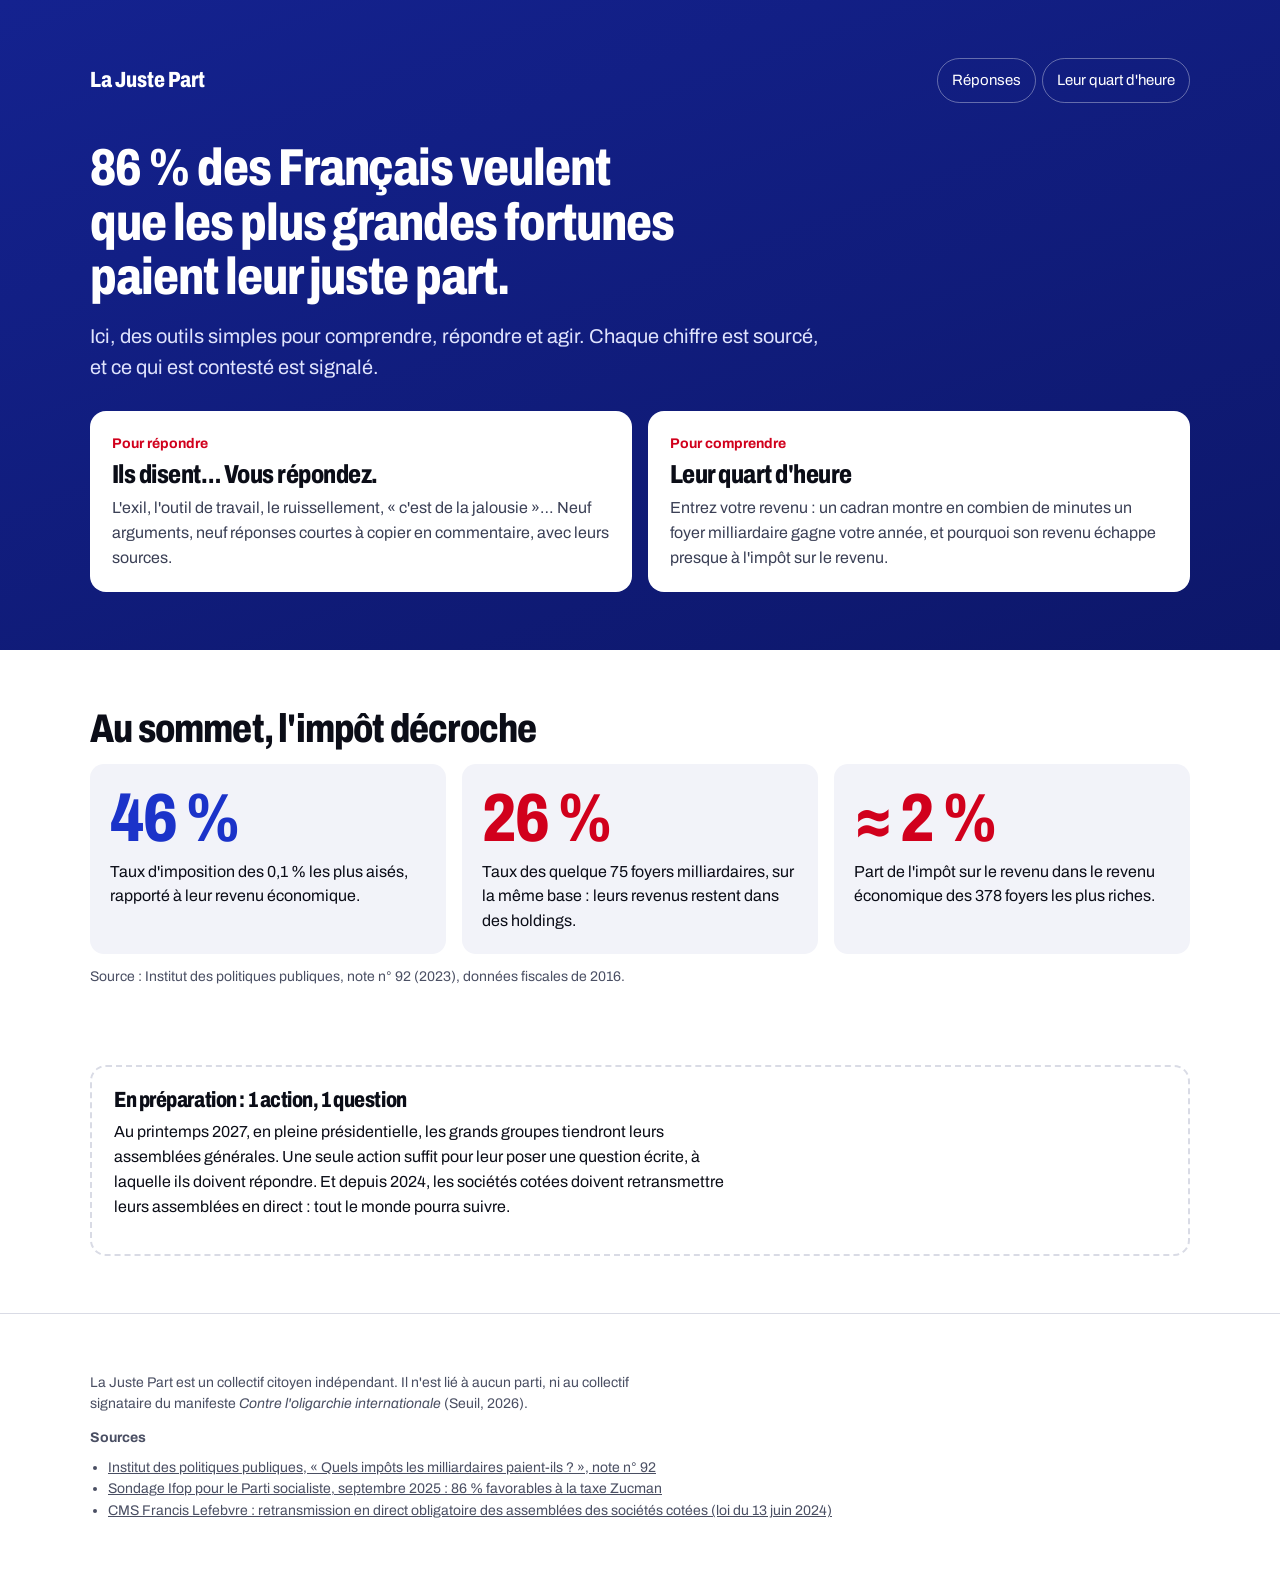
==== index.html @ bbfd201e "Add files via upload" ====
<!DOCTYPE html>
<html lang="fr">
<head>
<meta charset="utf-8">
<meta name="viewport" content="width=device-width, initial-scale=1">
<title>La Juste Part</title>
<meta name="description" content="Des outils simples et sourcés pour que les plus grandes fortunes paient leur juste part.">
<link rel="preconnect" href="https://fonts.googleapis.com">
<link rel="preconnect" href="https://fonts.gstatic.com" crossorigin>
<link href="https://fonts.googleapis.com/css2?family=Archivo:wdth,wght@62..125,400..900&display=swap" rel="stylesheet">
<link rel="stylesheet" href="site.css">
</head>
<body>

<header class="hero band">
  <div class="wrap">
    <div class="top">
      <a class="brand" href="./">La Juste Part</a>
      <nav class="nav" aria-label="Navigation principale">
        <a href="reponses.html">Réponses</a>
        <a href="quart-dheure.html">Leur quart d'heure</a>
      </nav>
    </div>
    <h1>86&nbsp;% des Français veulent que les plus grandes fortunes paient leur juste part.</h1>
    <p class="lede">Ici, des outils simples pour comprendre, répondre et agir. Chaque chiffre est sourcé, et ce qui est contesté est signalé.</p>
    <div class="tools">
      <a class="tool" href="reponses.html">
        <div class="k">Pour répondre</div>
        <h3>Ils disent… Vous répondez.</h3>
        <p>L'exil, l'outil de travail, le ruissellement, «&nbsp;c'est de la jalousie »… Neuf arguments, neuf réponses courtes à copier en commentaire, avec leurs sources.</p>
      </a>
      <a class="tool" href="quart-dheure.html">
        <div class="k">Pour comprendre</div>
        <h3>Leur quart d'heure</h3>
        <p>Entrez votre revenu&nbsp;: un cadran montre en combien de minutes un foyer milliardaire gagne votre année, et pourquoi son revenu échappe presque à l'impôt sur le revenu.</p>
      </a>
    </div>
  </div>
</header>

<main>
  <section class="band">
    <div class="wrap">
      <h2>Au sommet, l'impôt décroche</h2>
      <div class="stats">
        <div class="stat b"><div class="big">46&nbsp;%</div><p>Taux d'imposition des 0,1&nbsp;% les plus aisés, rapporté à leur revenu économique.</p></div>
        <div class="stat"><div class="big">26&nbsp;%</div><p>Taux des quelque 75 foyers milliardaires, sur la même base&nbsp;: leurs revenus restent dans des holdings.</p></div>
        <div class="stat"><div class="big">≈ 2&nbsp;%</div><p>Part de l'impôt sur le revenu dans le revenu économique des 378 foyers les plus riches.</p></div>
      </div>
      <p class="note" style="margin-top:12px">Source&nbsp;: Institut des politiques publiques, note n° 92 (2023), données fiscales de 2016.</p>
    </div>
  </section>

  <section class="band" style="padding-top:0">
    <div class="wrap">
      <div class="soon">
        <h3>En préparation&nbsp;: 1 action, 1 question</h3>
        <p style="margin-top:8px">Au printemps 2027, en pleine présidentielle, les grands groupes tiendront leurs assemblées générales. Une seule action suffit pour leur poser une question écrite, à laquelle ils doivent répondre. Et depuis 2024, les sociétés cotées doivent retransmettre leurs assemblées en direct&nbsp;: tout le monde pourra suivre.</p>
      </div>
    </div>
  </section>
</main>

<footer class="band">
  <div class="wrap">
    <p>La Juste Part est un collectif citoyen indépendant. Il n'est lié à aucun parti, ni au collectif signataire du manifeste <i>Contre l'oligarchie internationale</i> (Seuil, 2026).</p>
    <b>Sources</b>
    <ul>
      <li><a href="https://www.ipp.eu/wp-content/uploads/2023/09/Note_IPP_92-OLD.pdf" target="_blank" rel="noopener">Institut des politiques publiques, «&nbsp;Quels impôts les milliardaires paient-ils&nbsp;?&nbsp;», note n° 92</a></li>
      <li><a href="https://www.publicsenat.fr/actualites/politique/la-taxe-zucman-plebiscitee-par-86-des-francais-il-se-passe-un-truc-massif-et-transpartisan-dans-le-pays" target="_blank" rel="noopener">Sondage Ifop pour le Parti socialiste, septembre 2025&nbsp;: 86&nbsp;% favorables à la taxe Zucman</a></li>
      <li><a href="https://cms.law/en/fra/news-information/assemblees-generales2" target="_blank" rel="noopener">CMS Francis Lefebvre&nbsp;: retransmission en direct obligatoire des assemblées des sociétés cotées (loi du 13 juin 2024)</a></li>
    </ul>
  </div>
</footer>

</body>
</html>
---- site.css ----
/* VOICE campaign site for a citizen collective: direct, sourced, readable on a phone
   IDEA a tract: république blue band, black on white, one red for "eux"
   PICTURE the tools themselves, opened at the top of each page
   COLOUR blue #14228f band, white ground, red #d1001c accent
   TYPE Archivo condensed 800 for titles + Archivo text
   LAYOUT one column of content up to 1100px, cards in a responsive grid */
:root{color-scheme:light dark;--bg:light-dark(#ffffff,#0c0e1a);--ink:light-dark(#0b0d17,#eef0f8);--mute:light-dark(#4a4f63,#a9aec4);--line:light-dark(#d9dbe5,#2a2e44);--panel:light-dark(#f2f3f9,#161a2c);--blue:light-dark(#1b33c9,#8a9cff);--red:light-dark(#d1001c,#ff6464);--hero:#14228f;--hero2:#0d176a}
:root[data-theme=light]{color-scheme:light}
:root[data-theme=dark]{color-scheme:dark}
*{box-sizing:border-box;min-width:0}
html{scroll-padding-top:24px}
body{margin:0;background:var(--bg);color:var(--ink);font:16px/1.55 Archivo,system-ui,sans-serif;overflow-x:clip}
a{color:inherit}
.band{padding-block:clamp(32px,4.5vw,64px);padding-left:max(5vw,16px);padding-right:max(5vw,16px)}
.wrap{max-width:1100px;margin:0 auto}
h1,h2,h3,.big{font-stretch:78%;font-weight:800;line-height:1.05;letter-spacing:-.02em;text-wrap:balance;margin:0}
h1{font-size:clamp(34px,5vw,52px);max-width:22ch}
h2{font-size:clamp(28px,3.4vw,40px);margin-bottom:14px;max-width:26ch}
h3{font-size:22px}
p{margin:0 0 12px;max-width:68ch}
.hero{background:linear-gradient(160deg,var(--hero),var(--hero2));color:#fff}
.hero p{color:#dfe3fd}
.top{display:flex;justify-content:space-between;align-items:center;gap:16px;flex-wrap:wrap;margin-bottom:clamp(20px,3vw,40px)}
.brand{font-weight:800;font-stretch:78%;font-size:22px;text-decoration:none;color:#fff}
.nav{display:flex;gap:6px;flex-wrap:wrap}
.nav a{color:#fff;text-decoration:none;padding:10px 14px;border-radius:999px;border:1px solid rgba(255,255,255,.35);font-size:15px;min-height:44px;display:inline-flex;align-items:center}
.nav a:hover,.nav a[aria-current]{background:rgba(255,255,255,.14)}
.lede{font-size:clamp(17px,1.8vw,20px);margin-top:16px}
.tools{display:grid;grid-template-columns:repeat(auto-fit,minmax(min(100%,22em),1fr));gap:16px;margin-top:28px}
.tool{display:block;background:#fff;color:#0b0d17;border-radius:16px;padding:22px;text-decoration:none;min-height:100%}
.tool:hover{outline:3px solid #ffd23f}
.tool .k{font-size:14px;font-weight:700;color:#d1001c}
.tool h3{margin:6px 0 8px;font-size:26px}
.tool p{color:#3b4056;margin:0}
.stats{display:grid;grid-template-columns:repeat(auto-fit,minmax(min(100%,14em),1fr));gap:16px;margin-top:8px}
.stat{background:var(--panel);border-radius:14px;padding:20px}
.stat .big{font-size:clamp(48px,6vw,68px);line-height:1;color:var(--red)}
.stat.b .big{color:var(--blue)}
.stat p{margin:8px 0 0}
.note{font-size:14px;color:var(--mute)}
.soon{border:2px dashed var(--line);border-radius:16px;padding:22px;margin-top:8px}
.btn{font:inherit;font-weight:700;min-height:44px;padding:0 18px;border-radius:10px;border:0;background:var(--blue);color:#fff;cursor:pointer}
.btn:hover{filter:brightness(1.1)}
.btn.ghost{background:transparent;color:var(--blue);border:1px solid var(--line)}
button:focus-visible,input:focus-visible,a:focus-visible,summary:focus-visible{outline:3px solid #ffd23f;outline-offset:2px}
footer{font-size:14px;color:var(--mute);border-top:1px solid var(--line)}
footer ul{padding-left:18px;margin:8px 0 14px}
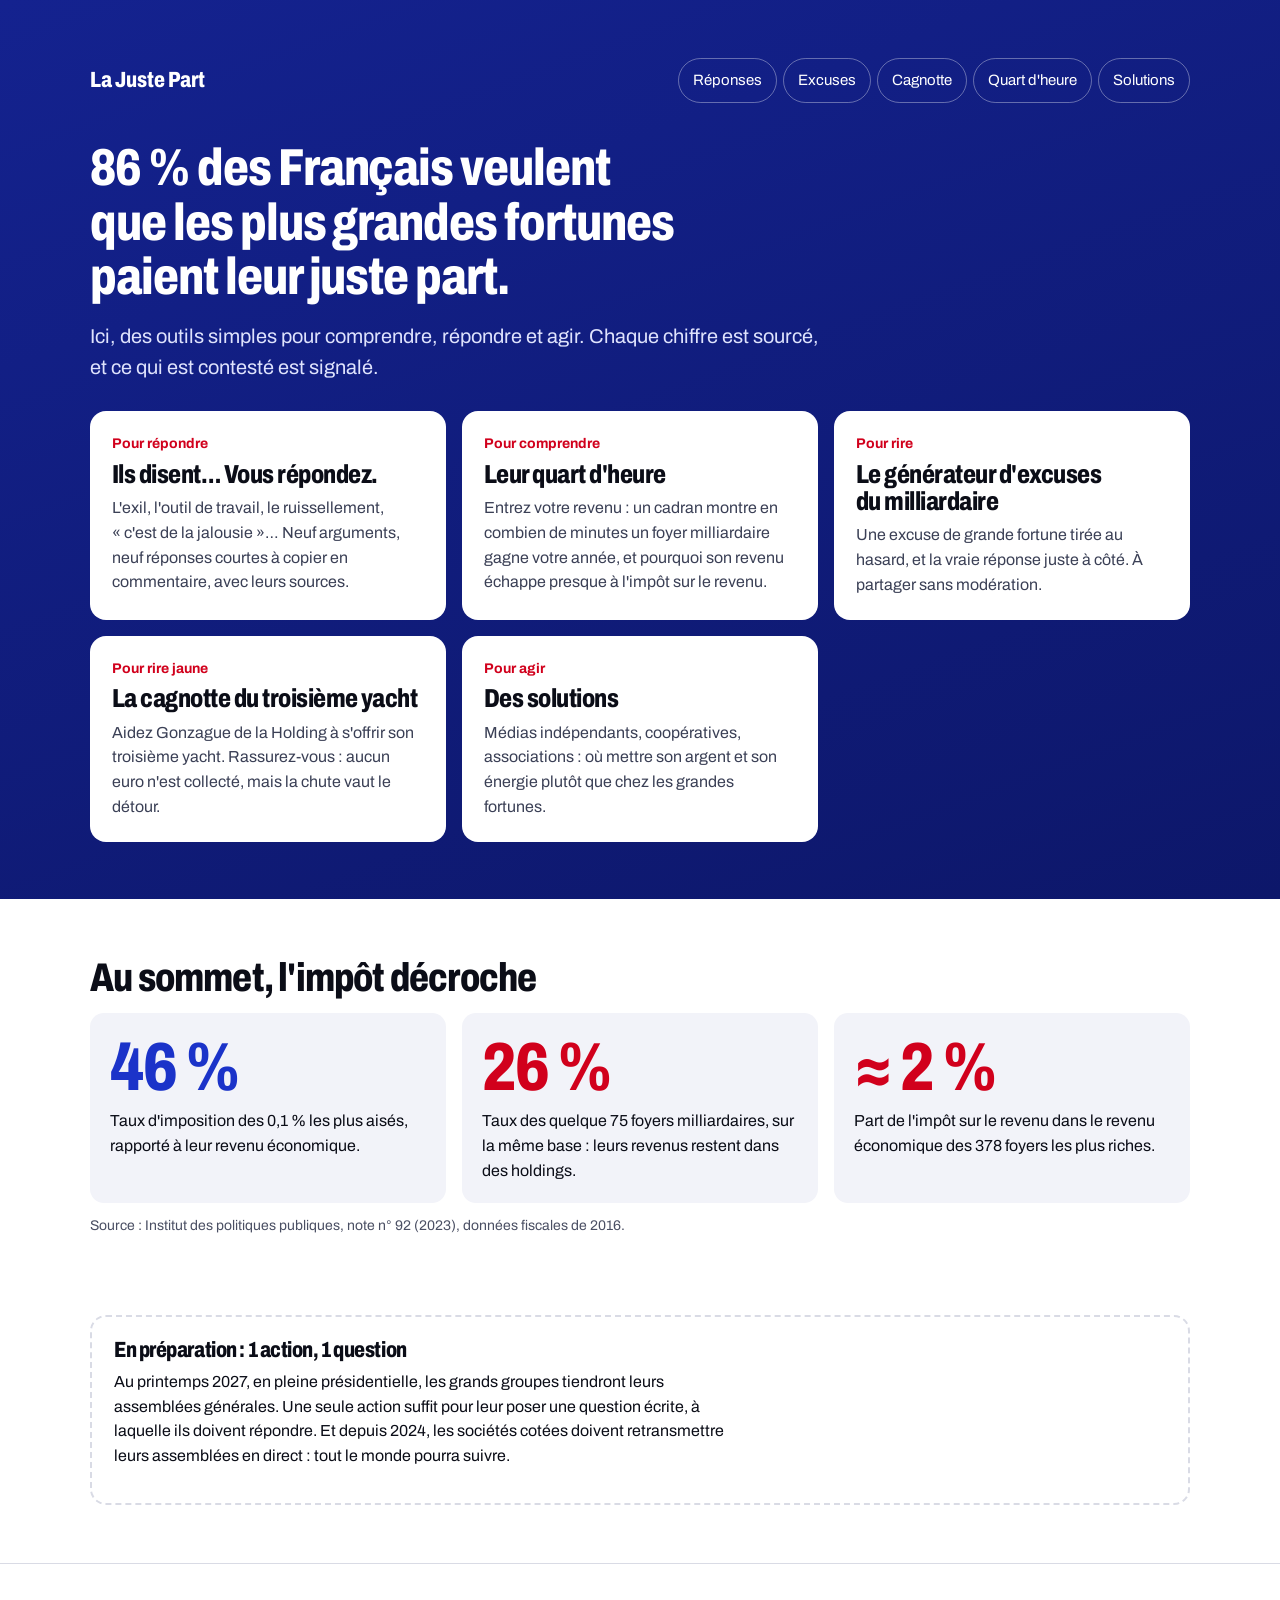
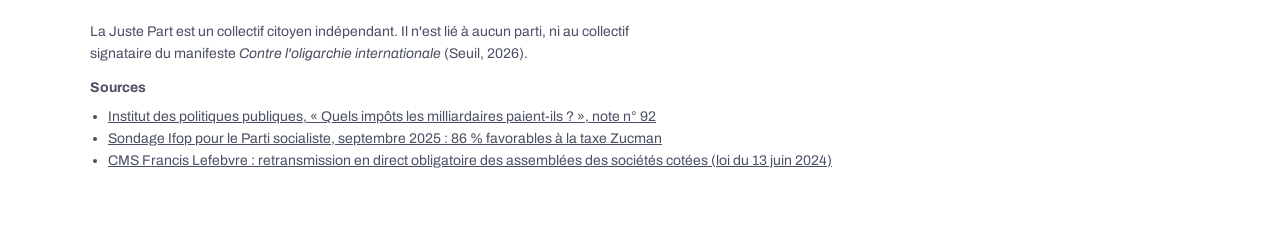
==== commit cf2e8056: "Add files via upload" ====
--- a/index.html
+++ b/index.html
@@ -18,7 +18,10 @@
       <a class="brand" href="./">La Juste Part</a>
       <nav class="nav" aria-label="Navigation principale">
         <a href="reponses.html">Réponses</a>
-        <a href="quart-dheure.html">Leur quart d'heure</a>
+        <a href="excuses.html">Excuses</a>
+        <a href="cagnotte.html">Cagnotte</a>
+        <a href="quart-dheure.html">Quart d'heure</a>
+        <a href="solutions.html">Solutions</a>
       </nav>
     </div>
     <h1>86&nbsp;% des Français veulent que les plus grandes fortunes paient leur juste part.</h1>
@@ -33,6 +36,21 @@
         <div class="k">Pour comprendre</div>
         <h3>Leur quart d'heure</h3>
         <p>Entrez votre revenu&nbsp;: un cadran montre en combien de minutes un foyer milliardaire gagne votre année, et pourquoi son revenu échappe presque à l'impôt sur le revenu.</p>
+      </a>
+      <a class="tool" href="excuses.html">
+        <div class="k">Pour rire</div>
+        <h3>Le générateur d'excuses du milliardaire</h3>
+        <p>Une excuse de grande fortune tirée au hasard, et la vraie réponse juste à côté. À partager sans modération.</p>
+      </a>
+      <a class="tool" href="cagnotte.html">
+        <div class="k">Pour rire jaune</div>
+        <h3>La cagnotte du troisième yacht</h3>
+        <p>Aidez Gonzague de la Holding à s'offrir son troisième yacht. Rassurez-vous : aucun euro n'est collecté, mais la chute vaut le détour.</p>
+      </a>
+      <a class="tool" href="solutions.html">
+        <div class="k">Pour agir</div>
+        <h3>Des solutions</h3>
+        <p>Médias indépendants, coopératives, associations : où mettre son argent et son énergie plutôt que chez les grandes fortunes.</p>
       </a>
     </div>
   </div>
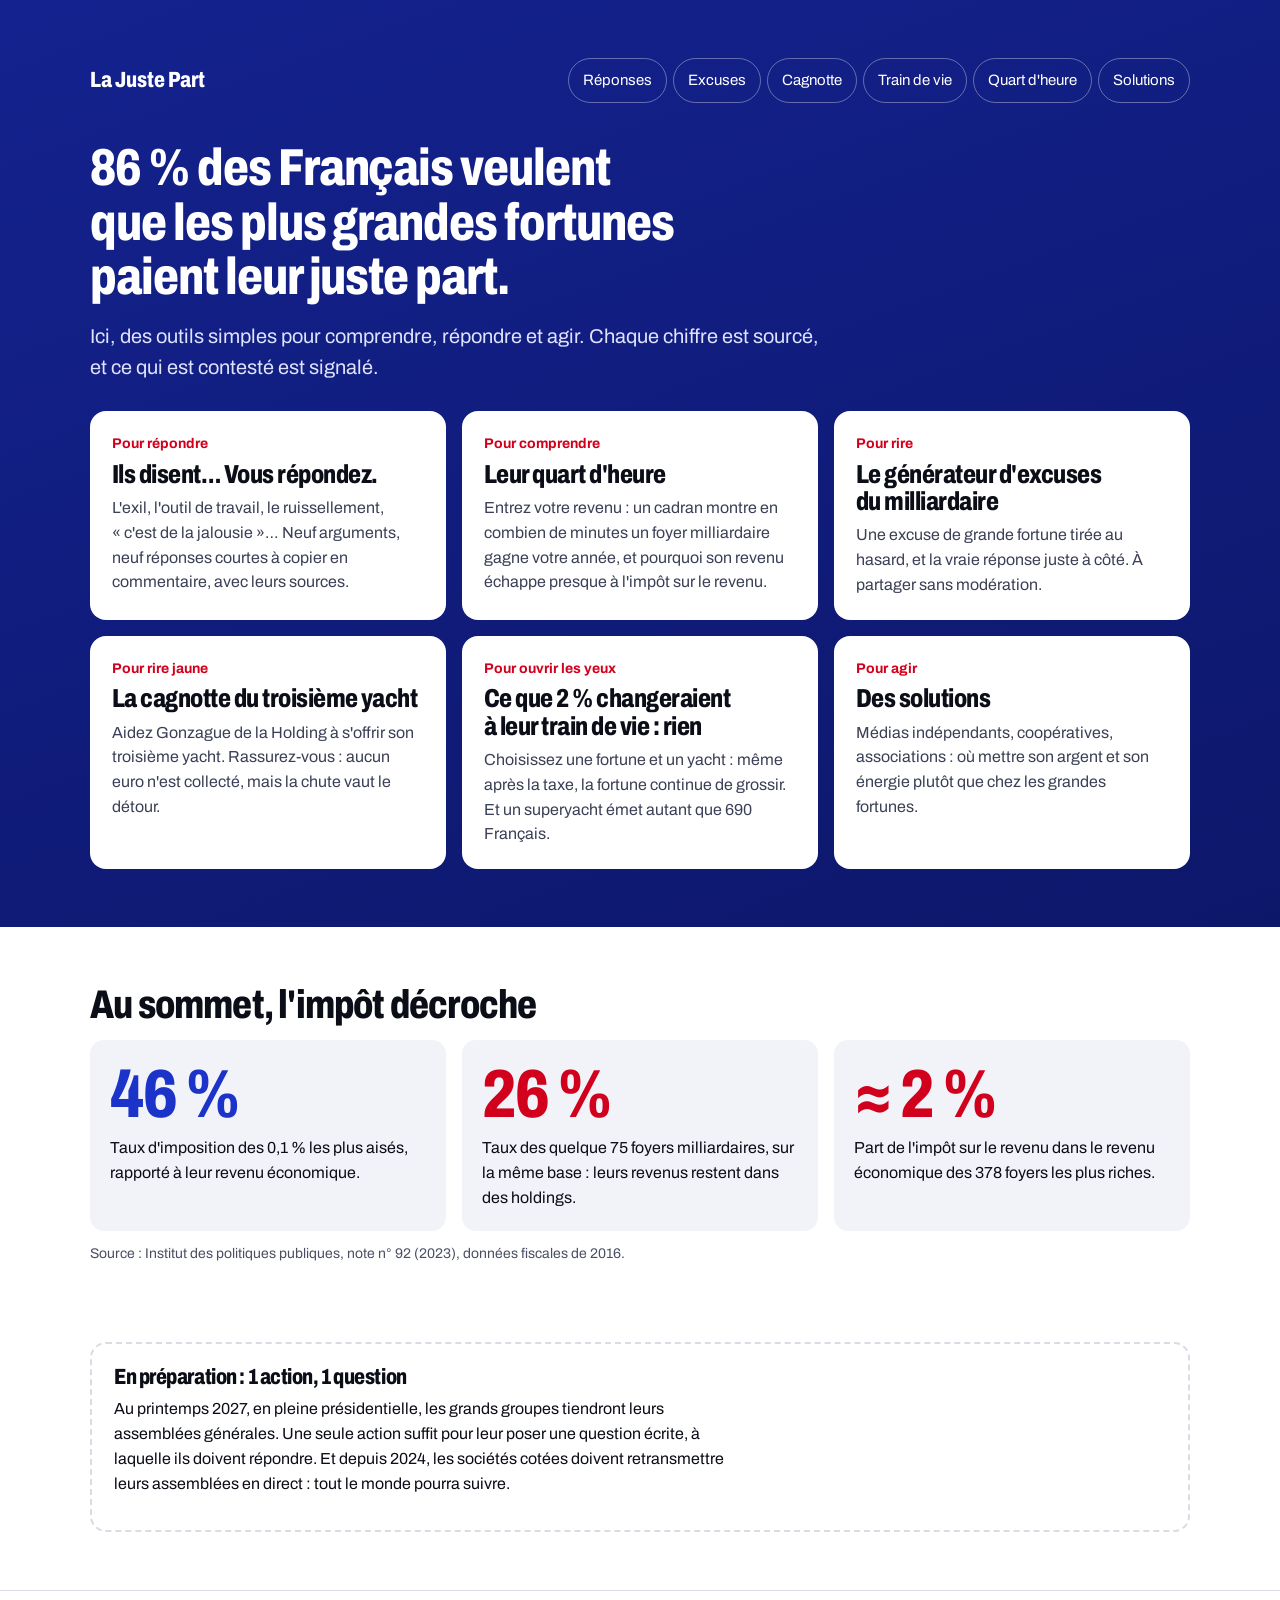
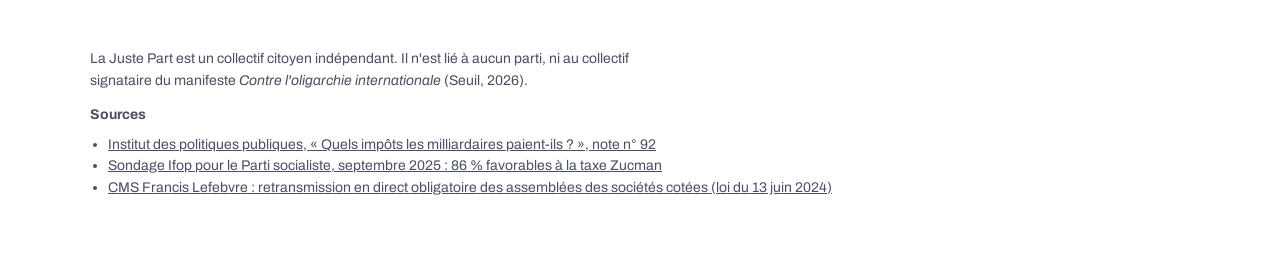
==== commit 31765312: "Add files via upload" ====
--- a/index.html
+++ b/index.html
@@ -20,6 +20,7 @@
         <a href="reponses.html">Réponses</a>
         <a href="excuses.html">Excuses</a>
         <a href="cagnotte.html">Cagnotte</a>
+        <a href="train-de-vie.html">Train de vie</a>
         <a href="quart-dheure.html">Quart d'heure</a>
         <a href="solutions.html">Solutions</a>
       </nav>
@@ -46,6 +47,11 @@
         <div class="k">Pour rire jaune</div>
         <h3>La cagnotte du troisième yacht</h3>
         <p>Aidez Gonzague de la Holding à s'offrir son troisième yacht. Rassurez-vous : aucun euro n'est collecté, mais la chute vaut le détour.</p>
+      </a>
+      <a class="tool" href="train-de-vie.html">
+        <div class="k">Pour ouvrir les yeux</div>
+        <h3>Ce que 2 % changeraient à leur train de vie : rien</h3>
+        <p>Choisissez une fortune et un yacht : même après la taxe, la fortune continue de grossir. Et un superyacht émet autant que 690 Français.</p>
       </a>
       <a class="tool" href="solutions.html">
         <div class="k">Pour agir</div>
